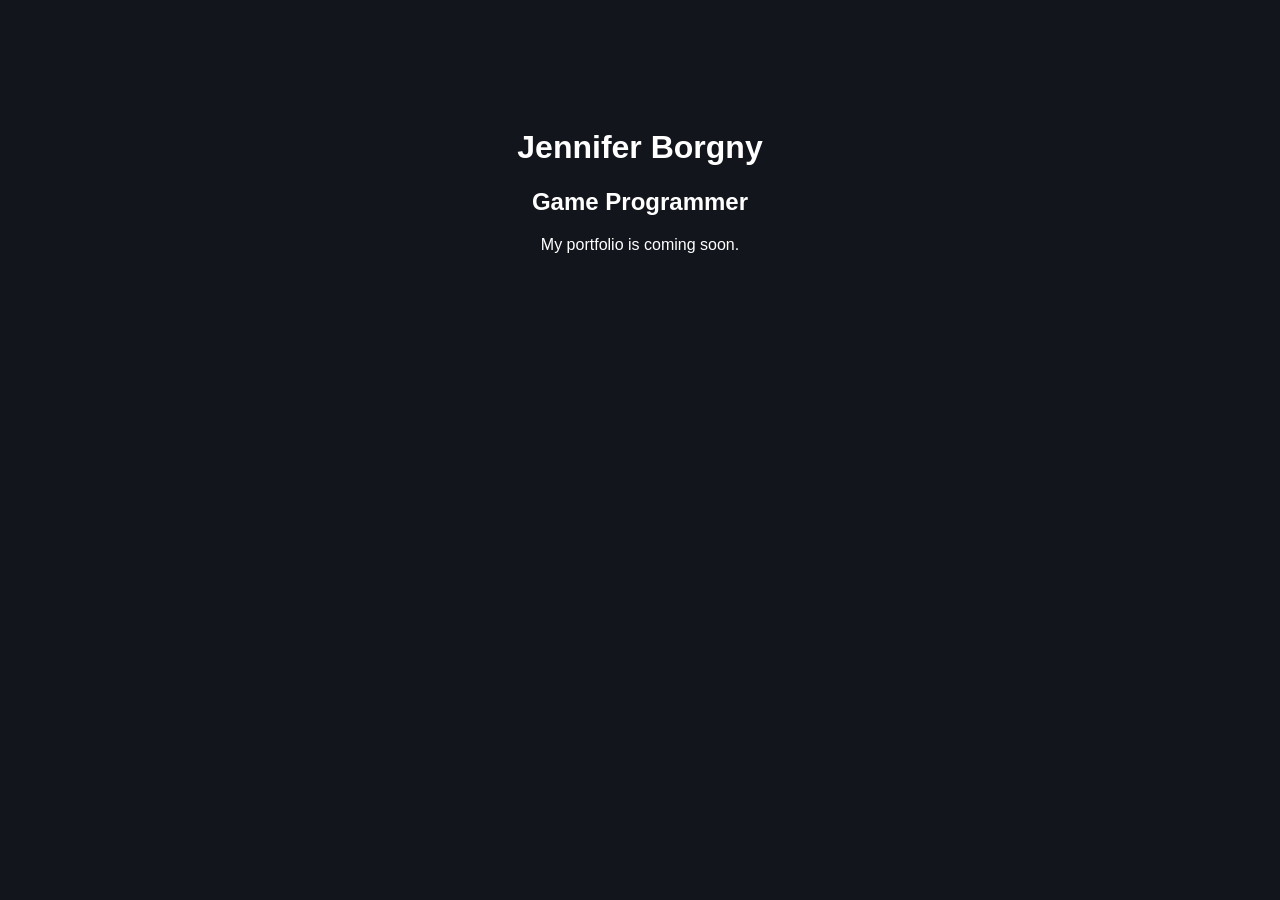
==== index.html @ cc9bf7ae "Initial portfolio setup" ====
<!DOCTYPE html>
<html lang="en">
<head>
    <meta charset="UTF-8">
    <meta name="viewport" content="width=device-width, initial-scale=1.0">
    <title>Jennifer Borgny | Game Programmer</title>
</head>
<body style="background: #12151c; color: white; font-family: Arial; text-align: center; padding: 100px 20px;">

    <h1>Jennifer Borgny</h1>
    <h2>Game Programmer</h2>
    <p>My portfolio is coming soon.</p>

</body>
</html>
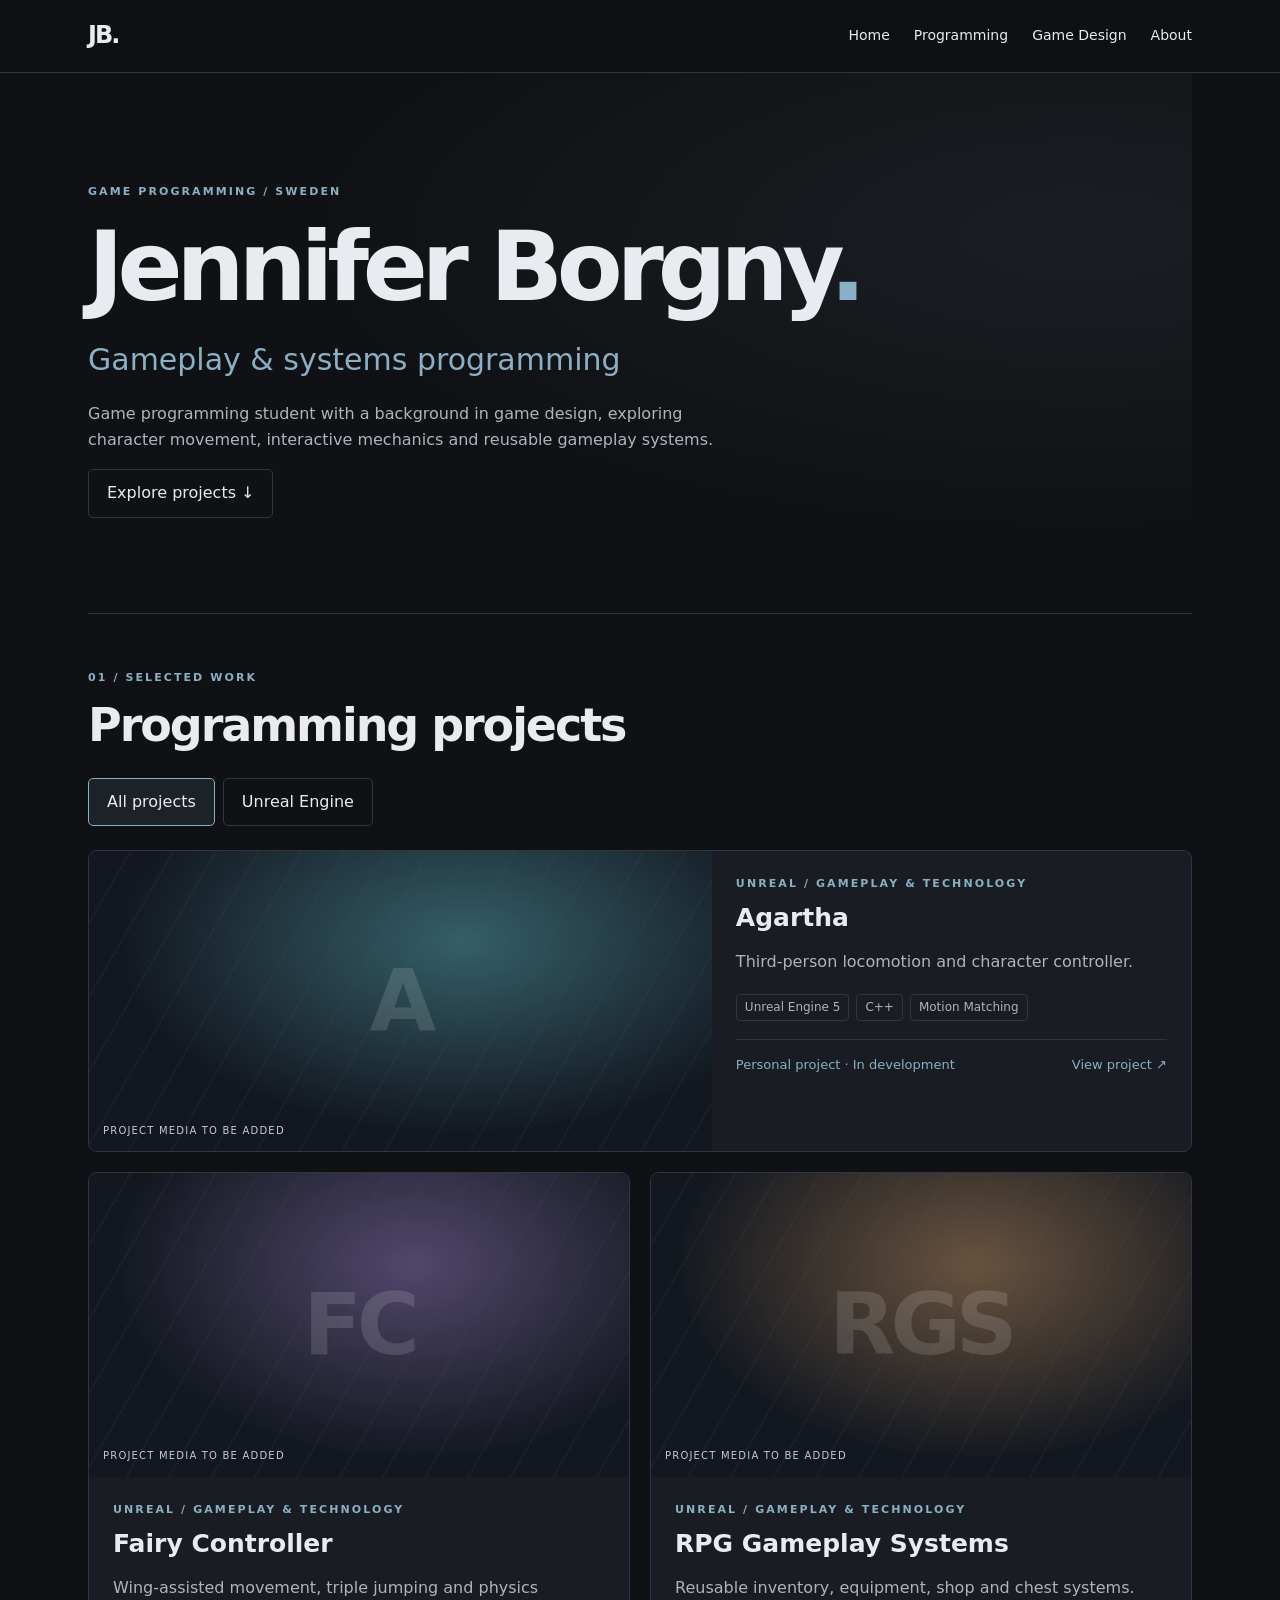
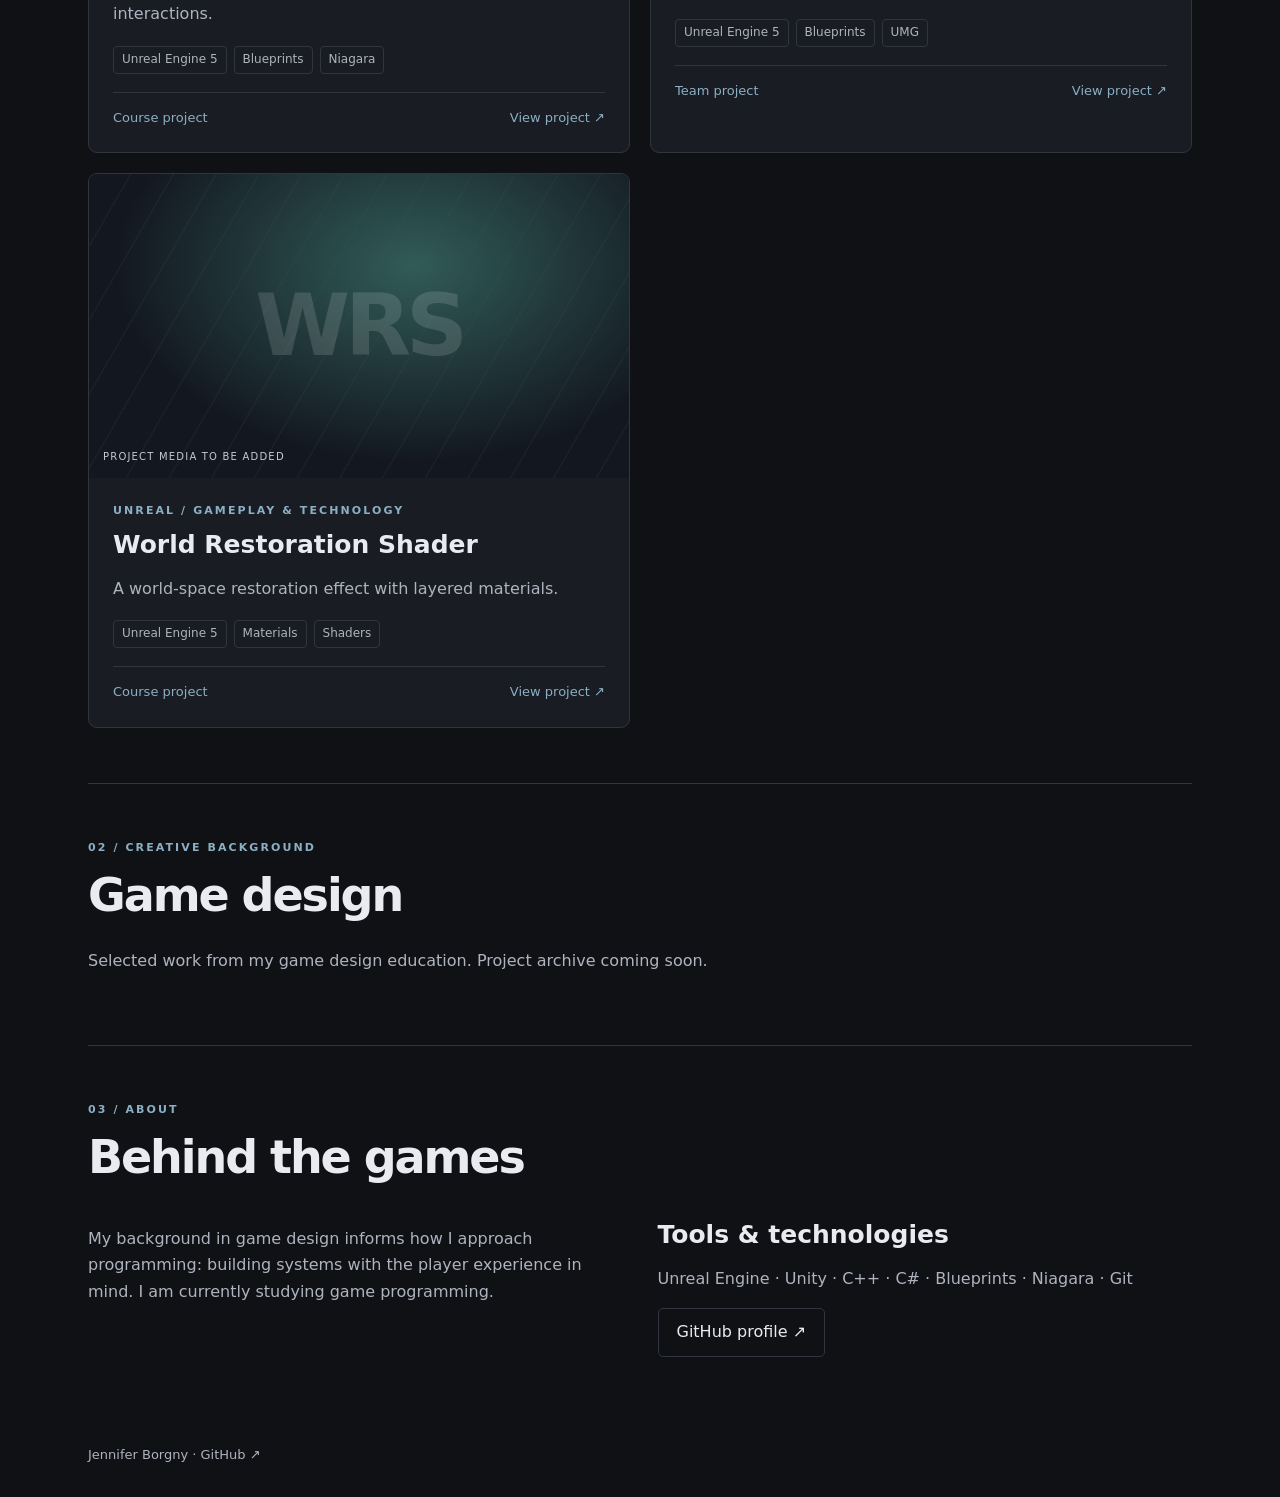
==== commit 1791e8ee: "Build portfolio landing page" ====
--- a/index.html
+++ b/index.html
@@ -1,15 +1 @@
-<!DOCTYPE html>
-<html lang="en">
-<head>
-    <meta charset="UTF-8">
-    <meta name="viewport" content="width=device-width, initial-scale=1.0">
-    <title>Jennifer Borgny | Game Programmer</title>
-</head>
-<body style="background: #12151c; color: white; font-family: Arial; text-align: center; padding: 100px 20px;">
-
-    <h1>Jennifer Borgny</h1>
-    <h2>Game Programmer</h2>
-    <p>My portfolio is coming soon.</p>
-
-</body>
-</html>
+<!doctype html><html lang="en"><head><meta charset="utf-8"><meta name="viewport" content="width=device-width,initial-scale=1"><title>Jennifer Borgny | Game Programmer</title><link rel="stylesheet" href="style.css"><script defer src="projects.js"></script><script defer src="main.js"></script></head><body><header><nav><a class="brand" href="index.html">JB.</a><div class="navlinks"><a href="index.html#home">Home</a><a href="index.html#projects">Programming</a><a href="index.html#design">Game Design</a><a href="index.html#about">About</a></div></nav></header><main id="home"><div class="hero"><div class="eyebrow">Game programming / Sweden</div><h1>Jennifer Borgny<span style="color:var(--accent)">.</span></h1><div class="lead">Gameplay & systems programming</div><p>Game programming student with a background in game design, exploring character movement, interactive mechanics and reusable gameplay systems.</p><a class="btn" href="#projects">Explore projects ↓</a></div><section id="projects"><div class="eyebrow">01 / Selected work</div><h2>Programming projects</h2><div class="filters" aria-label="Filter projects"><button class="filter" data-filter="All" aria-pressed="true">All projects</button><button class="filter" data-filter="Unreal" aria-pressed="false">Unreal Engine</button></div><div id="projects-grid" class="grid"></div></section><section id="design"><div class="eyebrow">02 / Creative background</div><h2>Game design</h2><p>Selected work from my game design education. Project archive coming soon.</p></section><section id="about"><div class="eyebrow">03 / About</div><h2>Behind the games</h2><div class="about"><p>My background in game design informs how I approach programming: building systems with the player experience in mind. I am currently studying game programming.</p><div><h3>Tools & technologies</h3><p>Unreal Engine · Unity · C++ · C# · Blueprints · Niagara · Git</p><a class="btn" href="https://github.com/Vanillifer">GitHub profile ↗</a></div></div></section></main><footer>Jennifer Borgny · <a href="https://github.com/Vanillifer">GitHub ↗</a></footer></body></html>
--- a/style.css
+++ b/style.css
@@ -0,0 +1 @@
+:root{--bg:#101114;--panel:#191c22;--line:#303540;--text:#e9ebf0;--muted:#aeb4bf;--accent:#8bafc4}*{box-sizing:border-box}html{scroll-behavior:smooth;scroll-padding-top:100px}body{margin:0;background:var(--bg);color:var(--text);font:16px/1.65 system-ui,sans-serif}a{color:inherit;text-decoration:none}button{font:inherit;color:inherit;cursor:pointer}header{position:sticky;top:0;z-index:5;background:#101114ed;backdrop-filter:blur(16px);border-bottom:1px solid var(--line)}nav,main,footer{max-width:1160px;margin:auto;padding:0 28px}nav{display:flex;align-items:center;justify-content:space-between;min-height:72px;gap:20px}.brand{font-size:24px;font-weight:800;letter-spacing:-2px}.navlinks{display:flex;gap:24px;flex-wrap:wrap;font-size:14px}.navlinks a:hover,a:focus-visible{color:var(--accent)}.hero{padding:110px 0 95px;position:relative;background:radial-gradient(ellipse at 90% 30%,#8bafc415,transparent 55%)}.eyebrow{font-size:11px;letter-spacing:.19em;text-transform:uppercase;color:var(--accent);font-weight:650}h1{font-size:clamp(48px,8vw,96px);line-height:1.02;letter-spacing:-.065em;margin:18px 0}h2{font-size:clamp(28px,4vw,46px);letter-spacing:-.045em;line-height:1.15;margin:12px 0 26px}h3{font-size:25px;line-height:1.2;margin:10px 0}p{color:var(--muted);max-width:65ch}.lead{font-size:clamp(20px,3vw,30px);color:var(--accent)}.btn,.filter{display:inline-block;background:transparent;border:1px solid var(--line);padding:10px 18px;border-radius:5px;transition:background .2s,border-color .2s}.btn:hover,.filter:hover,.filter[aria-pressed=true]{background:#8bafc41c;border-color:var(--accent)}section{padding:55px 0;border-top:1px solid var(--line)}.filters{display:flex;gap:8px;flex-wrap:wrap;margin-bottom:24px}.grid{display:grid;grid-template-columns:repeat(2,minmax(0,1fr));gap:20px}.project{position:relative;display:block;overflow:hidden;background:var(--panel);border:1px solid var(--line);border-radius:9px;transition:transform .3s,border-color .3s,box-shadow .3s;isolation:isolate}.project.featured{grid-column:1/-1;display:grid;grid-template-columns:1.3fr 1fr}.project:hover,.project:focus-visible{transform:translateY(-4px);border-color:var(--accent);box-shadow:0 12px 40px #8bafc41c}.project:after{content:"";position:absolute;inset:0;pointer-events:none;background:radial-gradient(350px circle at var(--x,50%) var(--y,50%),#a3d8ff22,transparent 75%);opacity:0;transition:opacity .3s}.project:hover:after{opacity:1}.media{overflow:hidden;min-height:190px;aspect-ratio:16/9;background:#131820;position:relative}.featured .media{aspect-ratio:auto;min-height:300px}.art{height:100%;width:100%;position:absolute;inset:0;display:grid;place-items:center;background:radial-gradient(ellipse at 60% 30%,var(--tone,#395565),transparent 65%),repeating-linear-gradient(120deg,transparent 0 35px,#ffffff09 36px 37px);transition:transform .65s}.art span{font-size:clamp(38px,7vw,86px);font-weight:800;letter-spacing:-.06em;color:#ffffff22}.project:hover .art,.project:hover .media img{transform:scale(1.06)}.media img,.media video{width:100%;height:100%;object-fit:cover;transition:transform .65s}.placeholder{position:absolute;bottom:12px;left:14px;font-size:10px;letter-spacing:.12em;color:#c2cbd6}.body{padding:24px}.tags{display:flex;gap:7px;flex-wrap:wrap;margin:18px 0}.tags span{border:1px solid var(--line);border-radius:4px;padding:3px 8px;font-size:12px;color:var(--muted)}.foot{display:flex;justify-content:space-between;gap:12px;border-top:1px solid var(--line);padding-top:14px;font-size:13px;color:var(--accent)}.arrow{transition:transform .3s}.project:hover .arrow{transform:translate(4px,-3px)}.about{display:grid;grid-template-columns:1fr 1fr;gap:35px}footer{padding:32px 28px;color:var(--muted);font-size:13px}.detail{max-width:850px;margin:auto}.detail .media{margin:24px 0}.detail li{margin:10px 0;color:var(--muted)}[hidden]{display:none!important}@media(max-width:700px){nav{padding:12px 20px;align-items:flex-start}.navlinks{gap:10px;font-size:12px}main{padding:0 20px}.hero{padding:70px 0}.grid,.project.featured,.about{grid-template-columns:1fr}.featured .media{min-height:210px}}@media(prefers-reduced-motion:reduce){*,*::before,*::after{scroll-behavior:auto!important;transition:none!important;animation:none!important}}
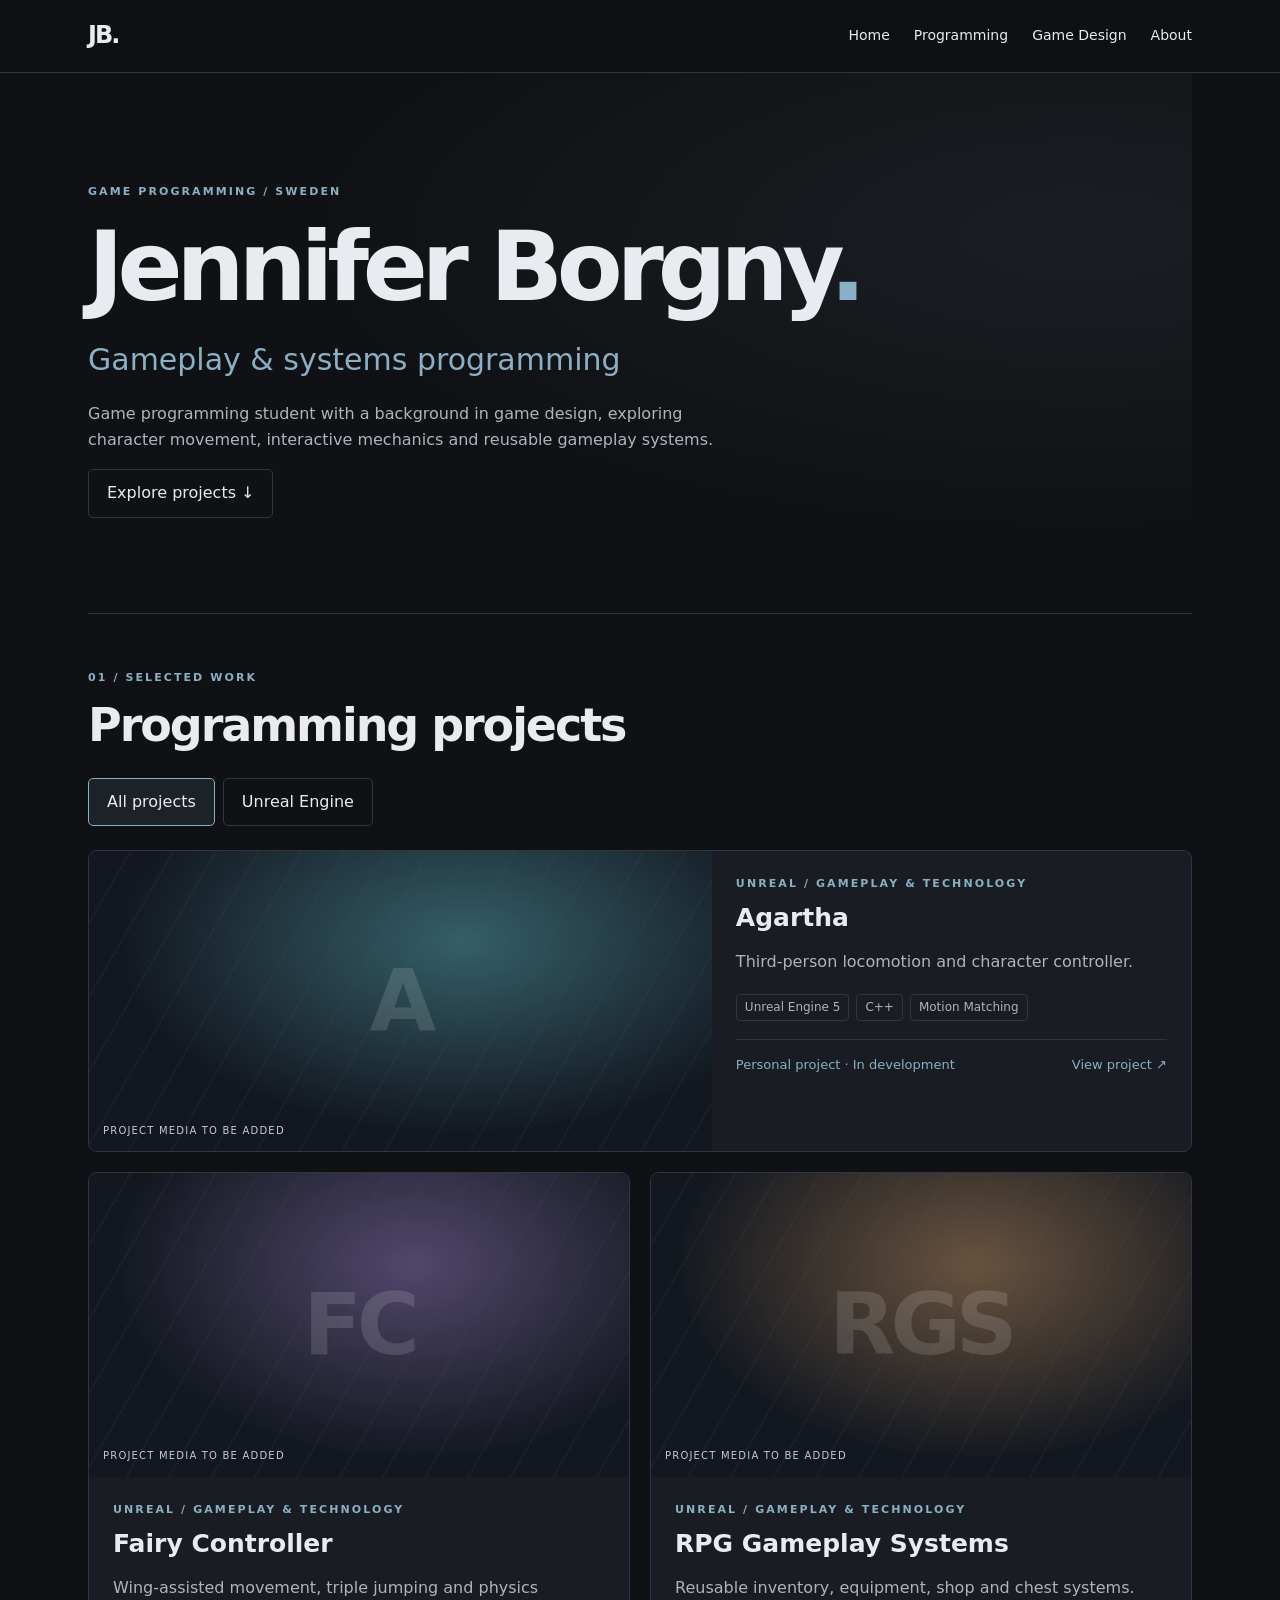
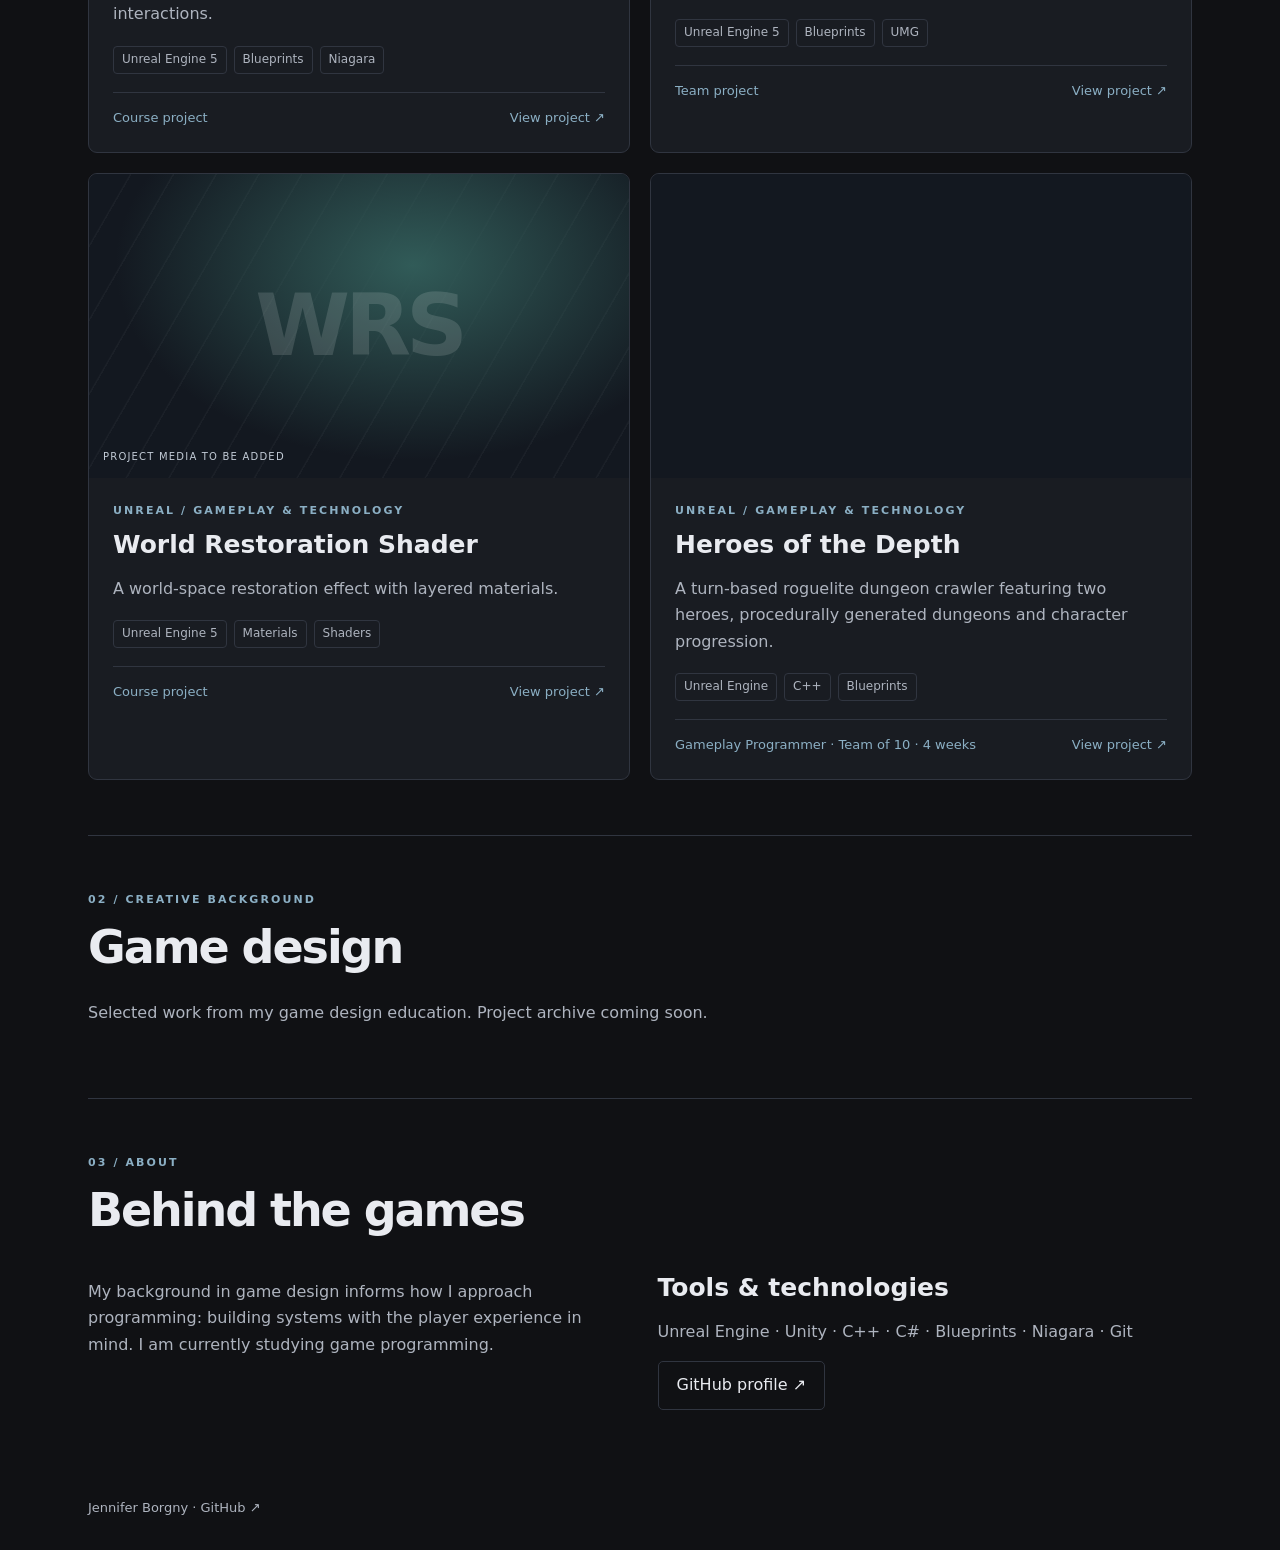
==== commit 2e5ccf60: "Add Heroes of the Depth project page and optimized gameplay clips" ====
--- a/index.html
+++ b/index.html
@@ -1 +1 @@
-<!doctype html><html lang="en"><head><meta charset="utf-8"><meta name="viewport" content="width=device-width,initial-scale=1"><title>Jennifer Borgny | Game Programmer</title><link rel="stylesheet" href="style.css"><script defer src="projects.js"></script><script defer src="main.js"></script></head><body><header><nav><a class="brand" href="index.html">JB.</a><div class="navlinks"><a href="index.html#home">Home</a><a href="index.html#projects">Programming</a><a href="index.html#design">Game Design</a><a href="index.html#about">About</a></div></nav></header><main id="home"><div class="hero"><div class="eyebrow">Game programming / Sweden</div><h1>Jennifer Borgny<span style="color:var(--accent)">.</span></h1><div class="lead">Gameplay & systems programming</div><p>Game programming student with a background in game design, exploring character movement, interactive mechanics and reusable gameplay systems.</p><a class="btn" href="#projects">Explore projects ↓</a></div><section id="projects"><div class="eyebrow">01 / Selected work</div><h2>Programming projects</h2><div class="filters" aria-label="Filter projects"><button class="filter" data-filter="All" aria-pressed="true">All projects</button><button class="filter" data-filter="Unreal" aria-pressed="false">Unreal Engine</button></div><div id="projects-grid" class="grid"></div></section><section id="design"><div class="eyebrow">02 / Creative background</div><h2>Game design</h2><p>Selected work from my game design education. Project archive coming soon.</p></section><section id="about"><div class="eyebrow">03 / About</div><h2>Behind the games</h2><div class="about"><p>My background in game design informs how I approach programming: building systems with the player experience in mind. I am currently studying game programming.</p><div><h3>Tools & technologies</h3><p>Unreal Engine · Unity · C++ · C# · Blueprints · Niagara · Git</p><a class="btn" href="https://github.com/Vanillifer">GitHub profile ↗</a></div></div></section></main><footer>Jennifer Borgny · <a href="https://github.com/Vanillifer">GitHub ↗</a></footer></body></html>+<!doctype html><html lang="en"><head><meta charset="utf-8"><meta name="viewport" content="width=device-width,initial-scale=1"><title>Jennifer Borgny | Game Programmer</title><link rel="stylesheet" href="style.css"><script defer src="projects.js"></script><script defer src="main.js"></script></head><body><header><nav><a class="brand" href="index.html">JB.</a><div class="navlinks"><a href="index.html#home">Home</a><a href="index.html#projects">Programming</a><a href="index.html#design">Game Design</a><a href="index.html#about">About</a></div></nav></header><main id="home"><div class="hero"><div class="eyebrow">Game programming / Sweden</div><h1>Jennifer Borgny<span style="color:var(--accent)">.</span></h1><div class="lead">Gameplay & systems programming</div><p>Game programming student with a background in game design, exploring character movement, interactive mechanics and reusable gameplay systems.</p><a class="btn" href="#projects">Explore projects ↓</a></div><section id="projects"><div class="eyebrow">01 / Selected work</div><h2>Programming projects</h2><div class="filters" aria-label="Filter projects"><button class="filter" data-filter="All" aria-pressed="true">All projects</button><button class="filter" data-filter="Unreal" aria-pressed="false">Unreal Engine</button></div><div id="projects-grid" class="grid"></div></section><section id="design"><div class="eyebrow">02 / Creative background</div><h2>Game design</h2><p>Selected work from my game design education. Project archive coming soon.</p></section><section id="about"><div class="eyebrow">03 / About</div><h2>Behind the games</h2><div class="about"><p>My background in game design informs how I approach programming: building systems with the player experience in mind. I am currently studying game programming.</p><div><h3>Tools & technologies</h3><p>Unreal Engine · Unity · C++ · C# · Blueprints · Niagara · Git</p><a class="btn" href="https://github.com/Vanillifer">GitHub profile ↗</a></div></div></section></main><footer>Jennifer Borgny · <a href="https://github.com/Vanillifer">GitHub ↗</a></footer></body></html>
--- a/style.css
+++ b/style.css
@@ -1 +1,14 @@
-:root{--bg:#101114;--panel:#191c22;--line:#303540;--text:#e9ebf0;--muted:#aeb4bf;--accent:#8bafc4}*{box-sizing:border-box}html{scroll-behavior:smooth;scroll-padding-top:100px}body{margin:0;background:var(--bg);color:var(--text);font:16px/1.65 system-ui,sans-serif}a{color:inherit;text-decoration:none}button{font:inherit;color:inherit;cursor:pointer}header{position:sticky;top:0;z-index:5;background:#101114ed;backdrop-filter:blur(16px);border-bottom:1px solid var(--line)}nav,main,footer{max-width:1160px;margin:auto;padding:0 28px}nav{display:flex;align-items:center;justify-content:space-between;min-height:72px;gap:20px}.brand{font-size:24px;font-weight:800;letter-spacing:-2px}.navlinks{display:flex;gap:24px;flex-wrap:wrap;font-size:14px}.navlinks a:hover,a:focus-visible{color:var(--accent)}.hero{padding:110px 0 95px;position:relative;background:radial-gradient(ellipse at 90% 30%,#8bafc415,transparent 55%)}.eyebrow{font-size:11px;letter-spacing:.19em;text-transform:uppercase;color:var(--accent);font-weight:650}h1{font-size:clamp(48px,8vw,96px);line-height:1.02;letter-spacing:-.065em;margin:18px 0}h2{font-size:clamp(28px,4vw,46px);letter-spacing:-.045em;line-height:1.15;margin:12px 0 26px}h3{font-size:25px;line-height:1.2;margin:10px 0}p{color:var(--muted);max-width:65ch}.lead{font-size:clamp(20px,3vw,30px);color:var(--accent)}.btn,.filter{display:inline-block;background:transparent;border:1px solid var(--line);padding:10px 18px;border-radius:5px;transition:background .2s,border-color .2s}.btn:hover,.filter:hover,.filter[aria-pressed=true]{background:#8bafc41c;border-color:var(--accent)}section{padding:55px 0;border-top:1px solid var(--line)}.filters{display:flex;gap:8px;flex-wrap:wrap;margin-bottom:24px}.grid{display:grid;grid-template-columns:repeat(2,minmax(0,1fr));gap:20px}.project{position:relative;display:block;overflow:hidden;background:var(--panel);border:1px solid var(--line);border-radius:9px;transition:transform .3s,border-color .3s,box-shadow .3s;isolation:isolate}.project.featured{grid-column:1/-1;display:grid;grid-template-columns:1.3fr 1fr}.project:hover,.project:focus-visible{transform:translateY(-4px);border-color:var(--accent);box-shadow:0 12px 40px #8bafc41c}.project:after{content:"";position:absolute;inset:0;pointer-events:none;background:radial-gradient(350px circle at var(--x,50%) var(--y,50%),#a3d8ff22,transparent 75%);opacity:0;transition:opacity .3s}.project:hover:after{opacity:1}.media{overflow:hidden;min-height:190px;aspect-ratio:16/9;background:#131820;position:relative}.featured .media{aspect-ratio:auto;min-height:300px}.art{height:100%;width:100%;position:absolute;inset:0;display:grid;place-items:center;background:radial-gradient(ellipse at 60% 30%,var(--tone,#395565),transparent 65%),repeating-linear-gradient(120deg,transparent 0 35px,#ffffff09 36px 37px);transition:transform .65s}.art span{font-size:clamp(38px,7vw,86px);font-weight:800;letter-spacing:-.06em;color:#ffffff22}.project:hover .art,.project:hover .media img{transform:scale(1.06)}.media img,.media video{width:100%;height:100%;object-fit:cover;transition:transform .65s}.placeholder{position:absolute;bottom:12px;left:14px;font-size:10px;letter-spacing:.12em;color:#c2cbd6}.body{padding:24px}.tags{display:flex;gap:7px;flex-wrap:wrap;margin:18px 0}.tags span{border:1px solid var(--line);border-radius:4px;padding:3px 8px;font-size:12px;color:var(--muted)}.foot{display:flex;justify-content:space-between;gap:12px;border-top:1px solid var(--line);padding-top:14px;font-size:13px;color:var(--accent)}.arrow{transition:transform .3s}.project:hover .arrow{transform:translate(4px,-3px)}.about{display:grid;grid-template-columns:1fr 1fr;gap:35px}footer{padding:32px 28px;color:var(--muted);font-size:13px}.detail{max-width:850px;margin:auto}.detail .media{margin:24px 0}.detail li{margin:10px 0;color:var(--muted)}[hidden]{display:none!important}@media(max-width:700px){nav{padding:12px 20px;align-items:flex-start}.navlinks{gap:10px;font-size:12px}main{padding:0 20px}.hero{padding:70px 0}.grid,.project.featured,.about{grid-template-columns:1fr}.featured .media{min-height:210px}}@media(prefers-reduced-motion:reduce){*,*::before,*::after{scroll-behavior:auto!important;transition:none!important;animation:none!important}}+:root{--bg:#101114;--panel:#191c22;--line:#303540;--text:#e9ebf0;--muted:#aeb4bf;--accent:#8bafc4}*{box-sizing:border-box}html{scroll-behavior:smooth;scroll-padding-top:100px}body{margin:0;background:var(--bg);color:var(--text);font:16px/1.65 system-ui,sans-serif}a{color:inherit;text-decoration:none}button{font:inherit;color:inherit;cursor:pointer}header{position:sticky;top:0;z-index:5;background:#101114ed;backdrop-filter:blur(16px);border-bottom:1px solid var(--line)}nav,main,footer{max-width:1160px;margin:auto;padding:0 28px}nav{display:flex;align-items:center;justify-content:space-between;min-height:72px;gap:20px}.brand{font-size:24px;font-weight:800;letter-spacing:-2px}.navlinks{display:flex;gap:24px;flex-wrap:wrap;font-size:14px}.navlinks a:hover,a:focus-visible{color:var(--accent)}.hero{padding:110px 0 95px;position:relative;background:radial-gradient(ellipse at 90% 30%,#8bafc415,transparent 55%)}.eyebrow{font-size:11px;letter-spacing:.19em;text-transform:uppercase;color:var(--accent);font-weight:650}h1{font-size:clamp(48px,8vw,96px);line-height:1.02;letter-spacing:-.065em;margin:18px 0}h2{font-size:clamp(28px,4vw,46px);letter-spacing:-.045em;line-height:1.15;margin:12px 0 26px}h3{font-size:25px;line-height:1.2;margin:10px 0}p{color:var(--muted);max-width:65ch}.lead{font-size:clamp(20px,3vw,30px);color:var(--accent)}.btn,.filter{display:inline-block;background:transparent;border:1px solid var(--line);padding:10px 18px;border-radius:5px;transition:background .2s,border-color .2s}.btn:hover,.filter:hover,.filter[aria-pressed=true]{background:#8bafc41c;border-color:var(--accent)}section{padding:55px 0;border-top:1px solid var(--line)}.filters{display:flex;gap:8px;flex-wrap:wrap;margin-bottom:24px}.grid{display:grid;grid-template-columns:repeat(2,minmax(0,1fr));gap:20px}.project{position:relative;display:block;overflow:hidden;background:var(--panel);border:1px solid var(--line);border-radius:9px;transition:transform .3s,border-color .3s,box-shadow .3s;isolation:isolate}.project.featured{grid-column:1/-1;display:grid;grid-template-columns:1.3fr 1fr}.project:hover,.project:focus-visible{transform:translateY(-4px);border-color:var(--accent);box-shadow:0 12px 40px #8bafc41c}.project:after{content:"";position:absolute;inset:0;pointer-events:none;background:radial-gradient(350px circle at var(--x,50%) var(--y,50%),#a3d8ff22,transparent 75%);opacity:0;transition:opacity .3s}.project:hover:after{opacity:1}.media{overflow:hidden;min-height:190px;aspect-ratio:16/9;background:#131820;position:relative}.featured .media{aspect-ratio:auto;min-height:300px}.art{height:100%;width:100%;position:absolute;inset:0;display:grid;place-items:center;background:radial-gradient(ellipse at 60% 30%,var(--tone,#395565),transparent 65%),repeating-linear-gradient(120deg,transparent 0 35px,#ffffff09 36px 37px);transition:transform .65s}.art span{font-size:clamp(38px,7vw,86px);font-weight:800;letter-spacing:-.06em;color:#ffffff22}.project:hover .art,.project:hover .media img{transform:scale(1.06)}.media img,.media video{width:100%;height:100%;object-fit:cover;transition:transform .65s}.placeholder{position:absolute;bottom:12px;left:14px;font-size:10px;letter-spacing:.12em;color:#c2cbd6}.body{padding:24px}.tags{display:flex;gap:7px;flex-wrap:wrap;margin:18px 0}.tags span{border:1px solid var(--line);border-radius:4px;padding:3px 8px;font-size:12px;color:var(--muted)}.foot{display:flex;justify-content:space-between;gap:12px;border-top:1px solid var(--line);padding-top:14px;font-size:13px;color:var(--accent)}.arrow{transition:transform .3s}.project:hover .arrow{transform:translate(4px,-3px)}.about{display:grid;grid-template-columns:1fr 1fr;gap:35px}footer{padding:32px 28px;color:var(--muted);font-size:13px}.detail{max-width:850px;margin:auto}.detail .media{margin:24px 0}.detail li{margin:10px 0;color:var(--muted)}[hidden]{display:none!important}@media(max-width:700px){nav{padding:12px 20px;align-items:flex-start}.navlinks{gap:10px;font-size:12px}main{padding:0 20px}.hero{padding:70px 0}.grid,.project.featured,.about{grid-template-columns:1fr}.featured .media{min-height:210px}}@media(prefers-reduced-motion:reduce){*,*::before,*::after{scroll-behavior:auto!important;transition:none!important;animation:none!important}}
+
+.detail:has(.heroes-detail){max-width:none}
+.heroes-detail h1{font-size:clamp(42px,7vw,80px)}
+.heroes-detail>.media{aspect-ratio:363/206}
+.heroes-detail>.media video{object-fit:contain}
+.systems{margin-top:48px}
+.system-row{display:grid;grid-template-columns:minmax(0, .85fr) minmax(0, 1.3fr);gap:32px;align-items:center;padding:40px 0}
+.system-row h2{font-size:clamp(26px,3vw,36px)}
+.system-clip{margin:0;min-width:0}
+.system-clip video{display:block;width:100%;height:auto;aspect-ratio:363/206;background:#000;border:1px solid var(--line);border-radius:8px}
+.system-clip figcaption{font-size:14px;color:var(--muted);margin-top:10px}
+.heroes-detail .eyebrow{font-size:14px;letter-spacing:.1em}
+@media(max-width:800px){.system-row{grid-template-columns:1fr;gap:18px}}
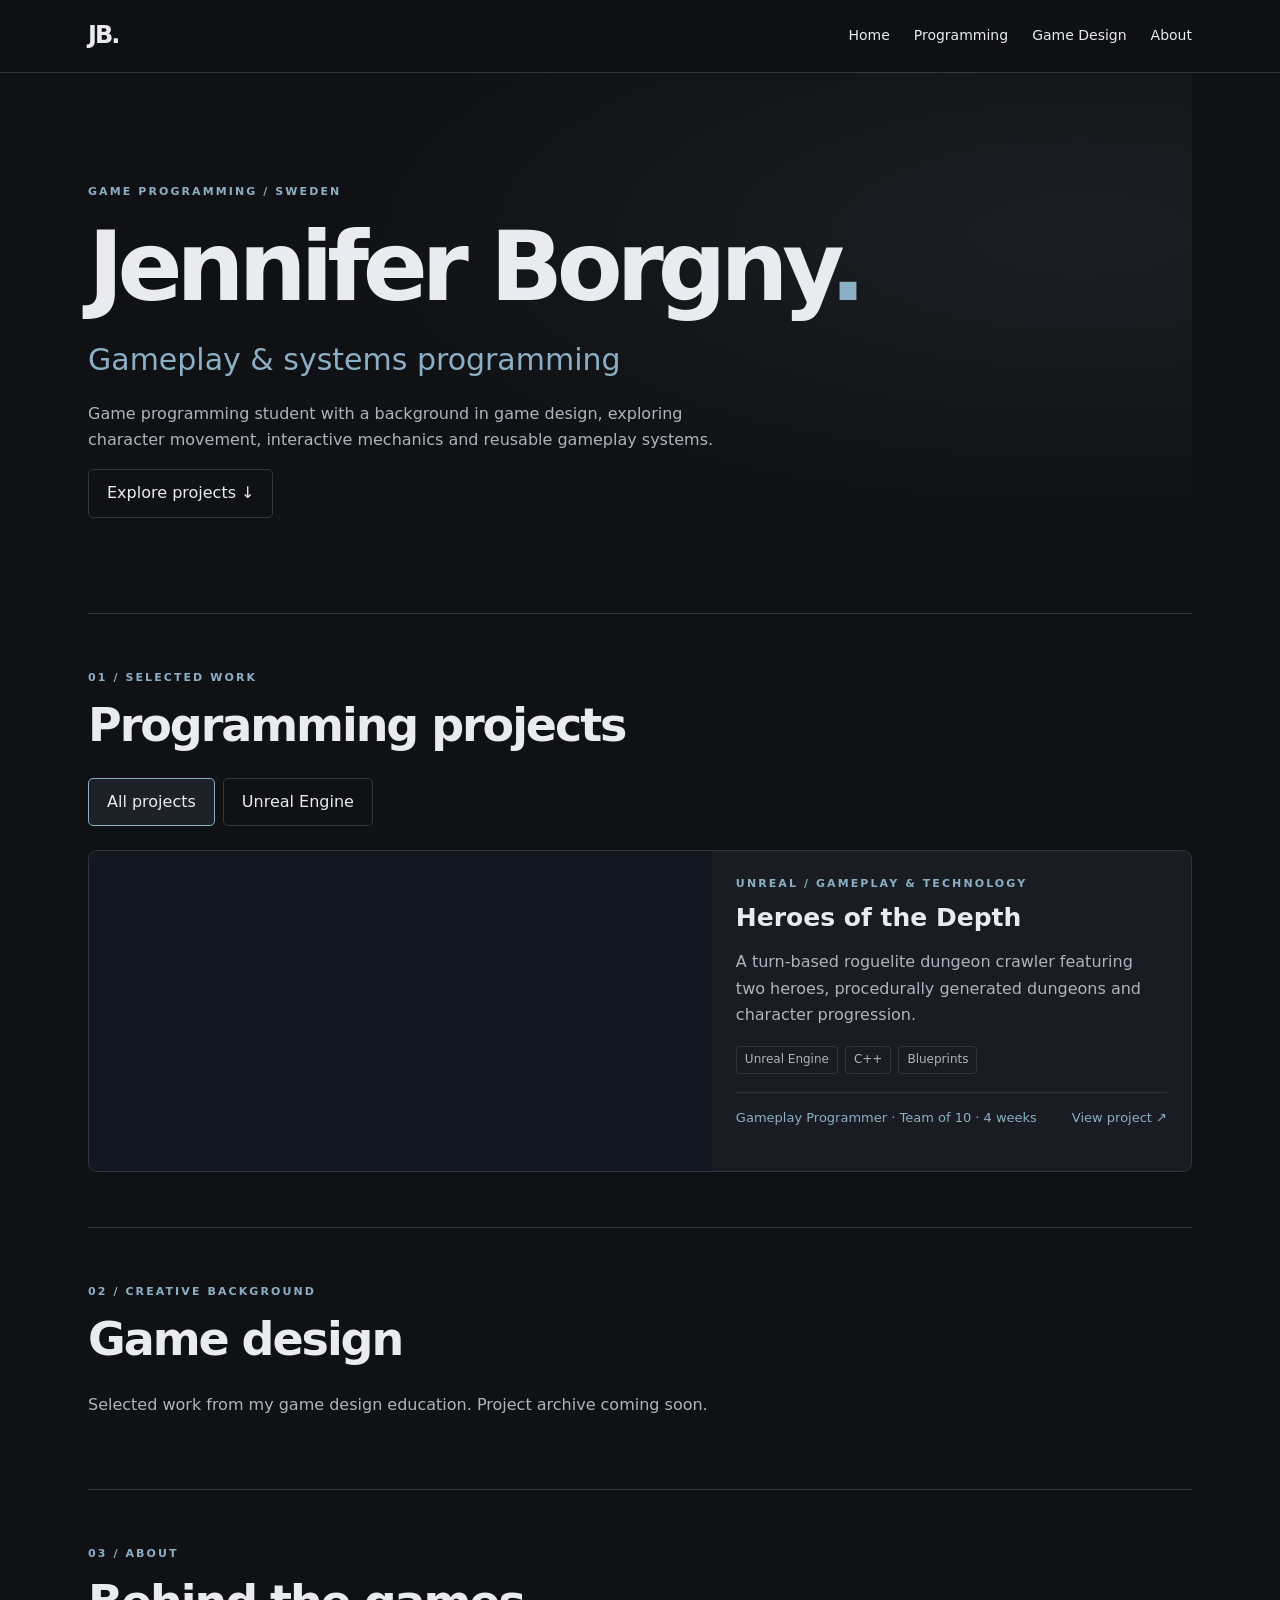
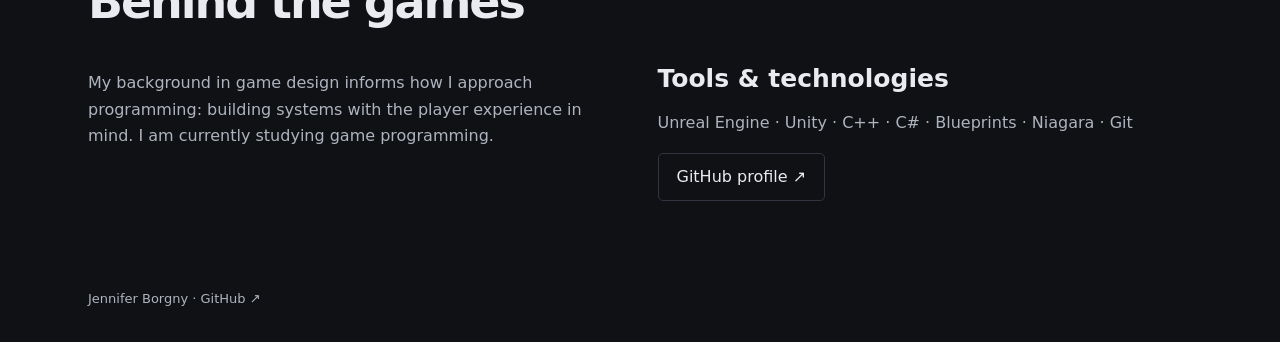
==== commit 87b16705: "Focus homepage on Heroes of the Depth and add C++ source viewer" ====
--- a/index.html
+++ b/index.html
@@ -1 +1 @@
-<!doctype html><html lang="en"><head><meta charset="utf-8"><meta name="viewport" content="width=device-width,initial-scale=1"><title>Jennifer Borgny | Game Programmer</title><link rel="stylesheet" href="style.css"><script defer src="projects.js"></script><script defer src="main.js"></script></head><body><header><nav><a class="brand" href="index.html">JB.</a><div class="navlinks"><a href="index.html#home">Home</a><a href="index.html#projects">Programming</a><a href="index.html#design">Game Design</a><a href="index.html#about">About</a></div></nav></header><main id="home"><div class="hero"><div class="eyebrow">Game programming / Sweden</div><h1>Jennifer Borgny<span style="color:var(--accent)">.</span></h1><div class="lead">Gameplay & systems programming</div><p>Game programming student with a background in game design, exploring character movement, interactive mechanics and reusable gameplay systems.</p><a class="btn" href="#projects">Explore projects ↓</a></div><section id="projects"><div class="eyebrow">01 / Selected work</div><h2>Programming projects</h2><div class="filters" aria-label="Filter projects"><button class="filter" data-filter="All" aria-pressed="true">All projects</button><button class="filter" data-filter="Unreal" aria-pressed="false">Unreal Engine</button></div><div id="projects-grid" class="grid"></div></section><section id="design"><div class="eyebrow">02 / Creative background</div><h2>Game design</h2><p>Selected work from my game design education. Project archive coming soon.</p></section><section id="about"><div class="eyebrow">03 / About</div><h2>Behind the games</h2><div class="about"><p>My background in game design informs how I approach programming: building systems with the player experience in mind. I am currently studying game programming.</p><div><h3>Tools & technologies</h3><p>Unreal Engine · Unity · C++ · C# · Blueprints · Niagara · Git</p><a class="btn" href="https://github.com/Vanillifer">GitHub profile ↗</a></div></div></section></main><footer>Jennifer Borgny · <a href="https://github.com/Vanillifer">GitHub ↗</a></footer></body></html>
+<!doctype html><html lang="en"><head><meta charset="utf-8"><meta name="viewport" content="width=device-width,initial-scale=1"><title>Jennifer Borgny | Game Programmer</title><link rel="stylesheet" href="style.css?v=heroes-2"><script defer src="projects.js?v=heroes-2"></script><script defer src="main.js?v=heroes-2"></script></head><body><header><nav><a class="brand" href="index.html">JB.</a><div class="navlinks"><a href="index.html#home">Home</a><a href="index.html#projects">Programming</a><a href="index.html#design">Game Design</a><a href="index.html#about">About</a></div></nav></header><main id="home"><div class="hero"><div class="eyebrow">Game programming / Sweden</div><h1>Jennifer Borgny<span style="color:var(--accent)">.</span></h1><div class="lead">Gameplay & systems programming</div><p>Game programming student with a background in game design, exploring character movement, interactive mechanics and reusable gameplay systems.</p><a class="btn" href="#projects">Explore projects ↓</a></div><section id="projects"><div class="eyebrow">01 / Selected work</div><h2>Programming projects</h2><div class="filters" aria-label="Filter projects"><button class="filter" data-filter="All" aria-pressed="true">All projects</button><button class="filter" data-filter="Unreal" aria-pressed="false">Unreal Engine</button></div><div id="projects-grid" class="grid"></div></section><section id="design"><div class="eyebrow">02 / Creative background</div><h2>Game design</h2><p>Selected work from my game design education. Project archive coming soon.</p></section><section id="about"><div class="eyebrow">03 / About</div><h2>Behind the games</h2><div class="about"><p>My background in game design informs how I approach programming: building systems with the player experience in mind. I am currently studying game programming.</p><div><h3>Tools & technologies</h3><p>Unreal Engine · Unity · C++ · C# · Blueprints · Niagara · Git</p><a class="btn" href="https://github.com/Vanillifer">GitHub profile ↗</a></div></div></section></main><footer>Jennifer Borgny · <a href="https://github.com/Vanillifer">GitHub ↗</a></footer></body></html>
--- a/style.css
+++ b/style.css
@@ -12,3 +12,13 @@
 .system-clip figcaption{font-size:14px;color:var(--muted);margin-top:10px}
 .heroes-detail .eyebrow{font-size:14px;letter-spacing:.1em}
 @media(max-width:800px){.system-row{grid-template-columns:1fr;gap:18px}}
+
+.tags a{border:1px solid var(--accent);border-radius:4px;padding:3px 8px;font-size:14px;color:var(--accent);text-decoration:underline;text-underline-offset:3px}
+.tags a:hover,.tags a:focus-visible{background:#8bafc41c}
+.source-section{margin-top:24px;scroll-margin-top:100px}
+.source-file{margin:16px 0;border:1px solid var(--line);border-radius:8px;background:var(--panel);overflow:hidden}
+.source-file summary{padding:18px 20px;cursor:pointer;font-weight:650;overflow-wrap:anywhere}
+.source-file summary:hover{color:var(--accent)}
+.source-actions{display:flex;gap:10px;flex-wrap:wrap;padding:0 20px 16px}
+.source-file pre{margin:0;padding:20px;max-height:620px;overflow:auto;background:#0c0e12;border-top:1px solid var(--line);font:14px/1.65 Consolas,monospace;tab-size:4;color:var(--text)}
+.source-file summary:focus-visible,.source-file pre:focus-visible,.tags a:focus-visible{outline:2px solid var(--accent);outline-offset:-3px}
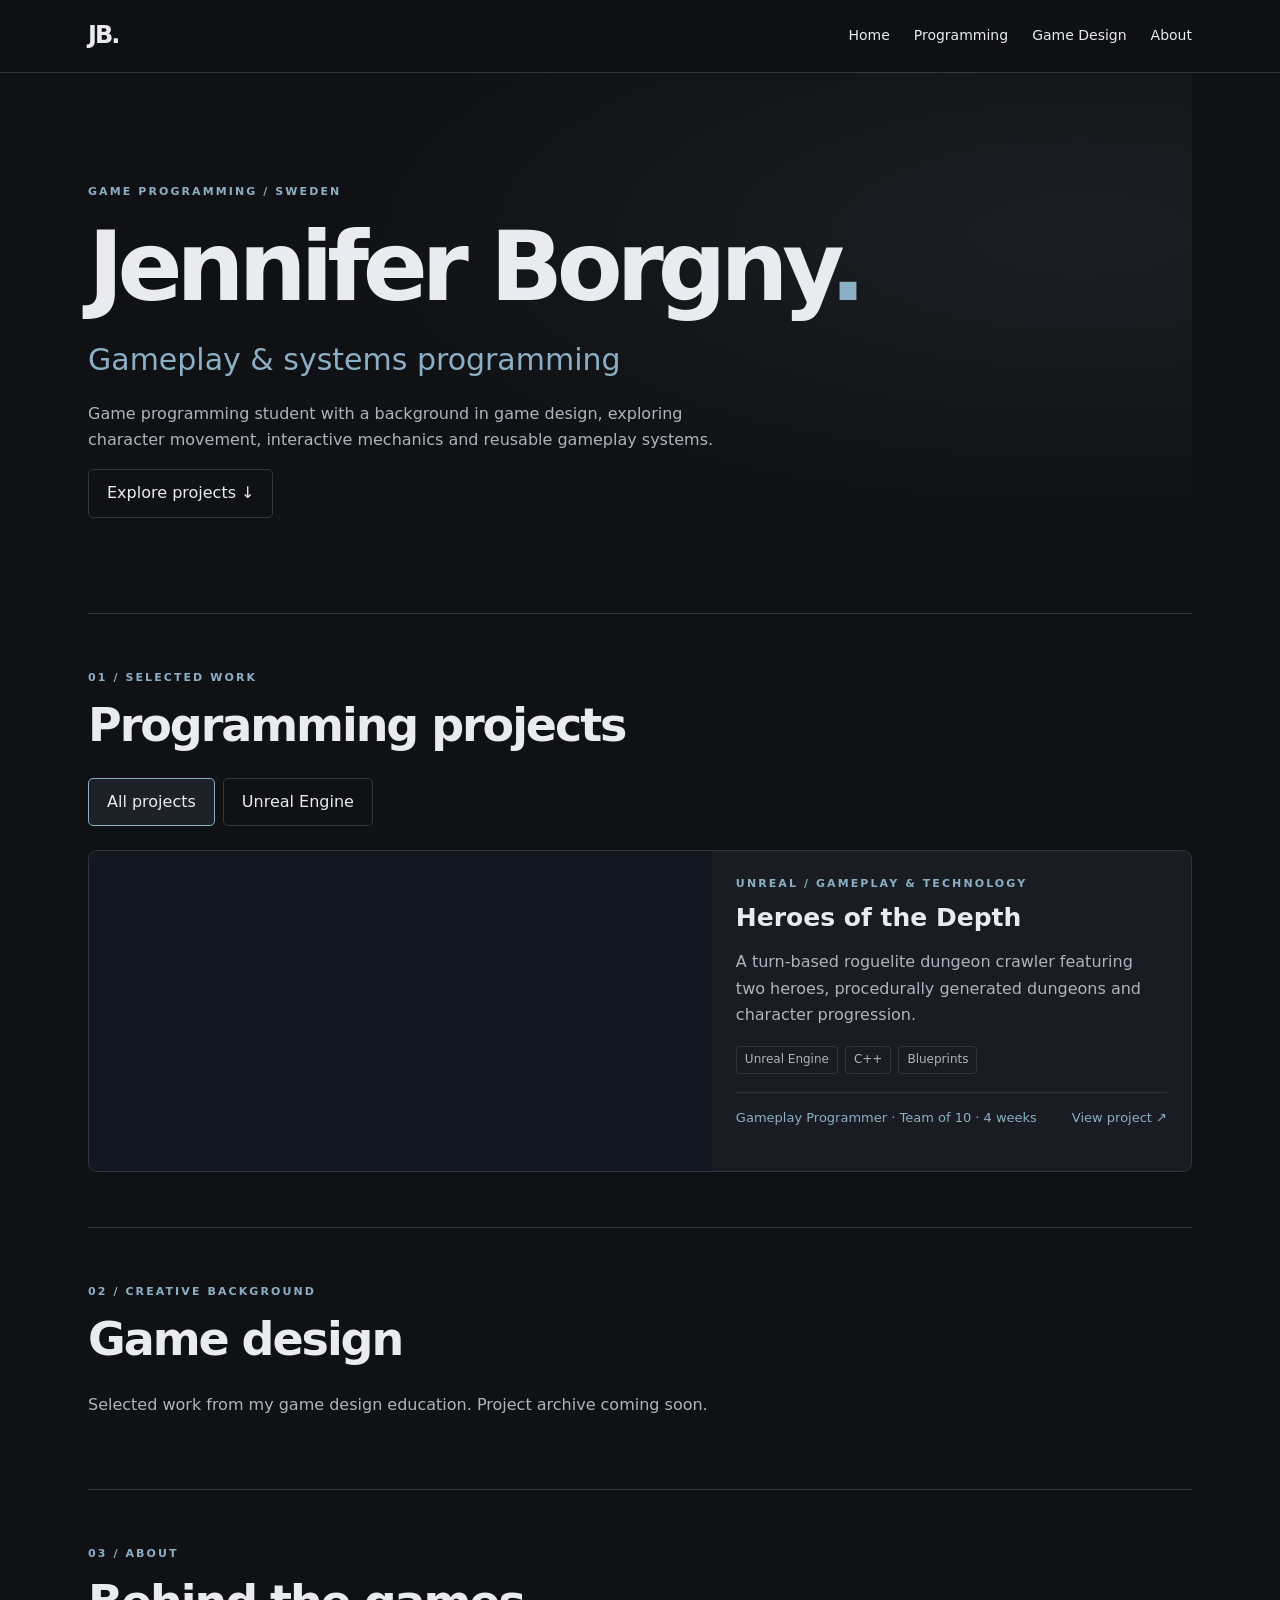
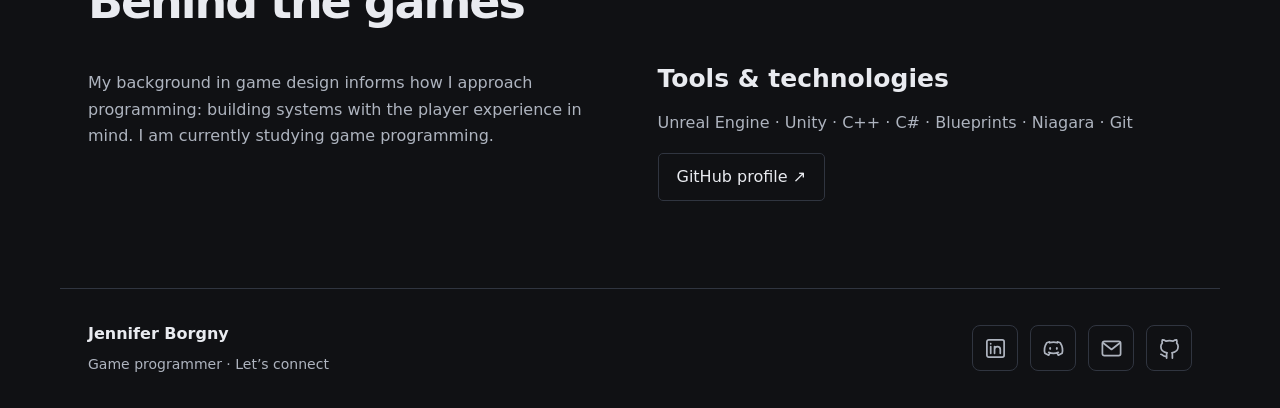
==== commit c70b12d5: "Add game download link and social contact icons" ====
--- a/index.html
+++ b/index.html
@@ -1 +1 @@
-<!doctype html><html lang="en"><head><meta charset="utf-8"><meta name="viewport" content="width=device-width,initial-scale=1"><title>Jennifer Borgny | Game Programmer</title><link rel="stylesheet" href="style.css?v=heroes-2"><script defer src="projects.js?v=heroes-2"></script><script defer src="main.js?v=heroes-2"></script></head><body><header><nav><a class="brand" href="index.html">JB.</a><div class="navlinks"><a href="index.html#home">Home</a><a href="index.html#projects">Programming</a><a href="index.html#design">Game Design</a><a href="index.html#about">About</a></div></nav></header><main id="home"><div class="hero"><div class="eyebrow">Game programming / Sweden</div><h1>Jennifer Borgny<span style="color:var(--accent)">.</span></h1><div class="lead">Gameplay & systems programming</div><p>Game programming student with a background in game design, exploring character movement, interactive mechanics and reusable gameplay systems.</p><a class="btn" href="#projects">Explore projects ↓</a></div><section id="projects"><div class="eyebrow">01 / Selected work</div><h2>Programming projects</h2><div class="filters" aria-label="Filter projects"><button class="filter" data-filter="All" aria-pressed="true">All projects</button><button class="filter" data-filter="Unreal" aria-pressed="false">Unreal Engine</button></div><div id="projects-grid" class="grid"></div></section><section id="design"><div class="eyebrow">02 / Creative background</div><h2>Game design</h2><p>Selected work from my game design education. Project archive coming soon.</p></section><section id="about"><div class="eyebrow">03 / About</div><h2>Behind the games</h2><div class="about"><p>My background in game design informs how I approach programming: building systems with the player experience in mind. I am currently studying game programming.</p><div><h3>Tools & technologies</h3><p>Unreal Engine · Unity · C++ · C# · Blueprints · Niagara · Git</p><a class="btn" href="https://github.com/Vanillifer">GitHub profile ↗</a></div></div></section></main><footer>Jennifer Borgny · <a href="https://github.com/Vanillifer">GitHub ↗</a></footer></body></html>
+<!doctype html><html lang="en"><head><meta charset="utf-8"><meta name="viewport" content="width=device-width,initial-scale=1"><title>Jennifer Borgny | Game Programmer</title><link rel="stylesheet" href="style.css?v=heroes-3"><script defer src="projects.js?v=heroes-3"></script><script defer src="main.js?v=heroes-3"></script></head><body><header><nav><a class="brand" href="index.html">JB.</a><div class="navlinks"><a href="index.html#home">Home</a><a href="index.html#projects">Programming</a><a href="index.html#design">Game Design</a><a href="index.html#about">About</a></div></nav></header><main id="home"><div class="hero"><div class="eyebrow">Game programming / Sweden</div><h1>Jennifer Borgny<span style="color:var(--accent)">.</span></h1><div class="lead">Gameplay & systems programming</div><p>Game programming student with a background in game design, exploring character movement, interactive mechanics and reusable gameplay systems.</p><a class="btn" href="#projects">Explore projects ↓</a></div><section id="projects"><div class="eyebrow">01 / Selected work</div><h2>Programming projects</h2><div class="filters" aria-label="Filter projects"><button class="filter" data-filter="All" aria-pressed="true">All projects</button><button class="filter" data-filter="Unreal" aria-pressed="false">Unreal Engine</button></div><div id="projects-grid" class="grid"></div></section><section id="design"><div class="eyebrow">02 / Creative background</div><h2>Game design</h2><p>Selected work from my game design education. Project archive coming soon.</p></section><section id="about"><div class="eyebrow">03 / About</div><h2>Behind the games</h2><div class="about"><p>My background in game design informs how I approach programming: building systems with the player experience in mind. I am currently studying game programming.</p><div><h3>Tools & technologies</h3><p>Unreal Engine · Unity · C++ · C# · Blueprints · Niagara · Git</p><a class="btn" href="https://github.com/Vanillifer">GitHub profile ↗</a></div></div></section></main><footer class="site-footer"><div><span class="footer-name">Jennifer Borgny</span><p>Game programmer · Let’s connect</p></div><nav class="social-links" aria-label="Contact and social profiles"><a class="social-link" href="https://www.linkedin.com/in/jennifer-borgny-9851a83a9/" aria-label="LinkedIn profile" title="LinkedIn profile"><svg xmlns="http://www.w3.org/2000/svg" viewBox="0 0 24 24" fill="none" stroke="currentColor" stroke-width="1.8" stroke-linecap="round" stroke-linejoin="round" aria-hidden="true" focusable="false"><rect x="3" y="3" width="18" height="18" rx="2"/><path d="M7 10v7m0-10v.1M11 17v-7m0 3a3 3 0 0 1 6 0v4"/></svg><span class="sr-only">LinkedIn profile</span></a><a class="social-link" href="https://discord.com/users/1107683726265176115" aria-label="Discord profile" title="Discord profile"><svg xmlns="http://www.w3.org/2000/svg" viewBox="0 0 24 24" fill="none" stroke="currentColor" stroke-width="1.8" stroke-linecap="round" stroke-linejoin="round" aria-hidden="true" focusable="false"><path d="M8 5 5 6C3 9 2 13 3 17l4 2 1-2m8-12 3 1c2 3 3 7 2 11l-4 2-1-2M8 6a14 14 0 0 1 8 0M7 16a12 12 0 0 0 10 0"/><ellipse cx="8.5" cy="12" rx="1" ry="1.5" fill="currentColor" stroke="none"/><ellipse cx="15.5" cy="12" rx="1" ry="1.5" fill="currentColor" stroke="none"/></svg><span class="sr-only">Discord profile</span></a><a class="social-link" href="mailto:jenniferborgny@gmail.com" aria-label="Email Jennifer" title="Email Jennifer"><svg xmlns="http://www.w3.org/2000/svg" viewBox="0 0 24 24" fill="none" stroke="currentColor" stroke-width="1.8" stroke-linecap="round" stroke-linejoin="round" aria-hidden="true" focusable="false"><rect x="2.5" y="4.5" width="19" height="15" rx="2"/><path d="m3 6 9 7 9-7"/></svg><span class="sr-only">Email Jennifer</span></a><a class="social-link" href="https://github.com/Vanillifer" aria-label="GitHub profile" title="GitHub profile"><svg xmlns="http://www.w3.org/2000/svg" viewBox="0 0 24 24" fill="none" stroke="currentColor" stroke-width="1.8" stroke-linecap="round" stroke-linejoin="round" aria-hidden="true" focusable="false"><path d="M9 20c-4 1-4-2-6-2m12 4v-3.5c0-1 .1-1.4-.5-2 3.5-.4 6.5-1.7 6.5-6.5a5 5 0 0 0-1.5-3.5 4.7 4.7 0 0 0-.1-3.5s-1.3-.4-3.6 1.3a12 12 0 0 0-7.6 0C5.9 2.6 4.6 3 4.6 3a4.7 4.7 0 0 0-.1 3.5A5 5 0 0 0 3 10c0 4.8 3 6.1 6.5 6.5-.6.6-.6 1.4-.5 2V22"/></svg><span class="sr-only">GitHub profile</span></a></nav></footer></body></html>
--- a/style.css
+++ b/style.css
@@ -22,3 +22,15 @@
 .source-actions{display:flex;gap:10px;flex-wrap:wrap;padding:0 20px 16px}
 .source-file pre{margin:0;padding:20px;max-height:620px;overflow:auto;background:#0c0e12;border-top:1px solid var(--line);font:14px/1.65 Consolas,monospace;tab-size:4;color:var(--text)}
 .source-file summary:focus-visible,.source-file pre:focus-visible,.tags a:focus-visible{outline:2px solid var(--accent);outline-offset:-3px}
+
+.project-links{margin:20px 0 30px}
+.site-footer{display:flex;justify-content:space-between;align-items:center;gap:24px;border-top:1px solid var(--line);margin-top:32px}
+.footer-name{font-size:16px;font-weight:650;color:var(--text)}
+.site-footer p{font-size:14px;margin:5px 0 0}
+.site-footer .social-links{display:flex;flex-wrap:wrap;gap:12px;min-height:0;padding:0;margin:0;max-width:none}
+.social-link{display:inline-flex;align-items:center;justify-content:center;width:46px;height:46px;border:1px solid var(--line);border-radius:8px;color:var(--muted);transition:color .2s,border-color .2s,background .2s}
+.social-link svg{display:block;width:23px;height:23px}
+.social-link:hover,.social-link:focus-visible{color:var(--accent);border-color:var(--accent);background:#8bafc41c}
+.social-link:focus-visible{outline:2px solid var(--accent);outline-offset:3px}
+.sr-only{position:absolute;width:1px;height:1px;padding:0;margin:-1px;overflow:hidden;clip-path:inset(50%);white-space:nowrap;border:0}
+@media(max-width:550px){.site-footer{align-items:flex-start;flex-direction:column}.site-footer .social-links{padding:0}}
